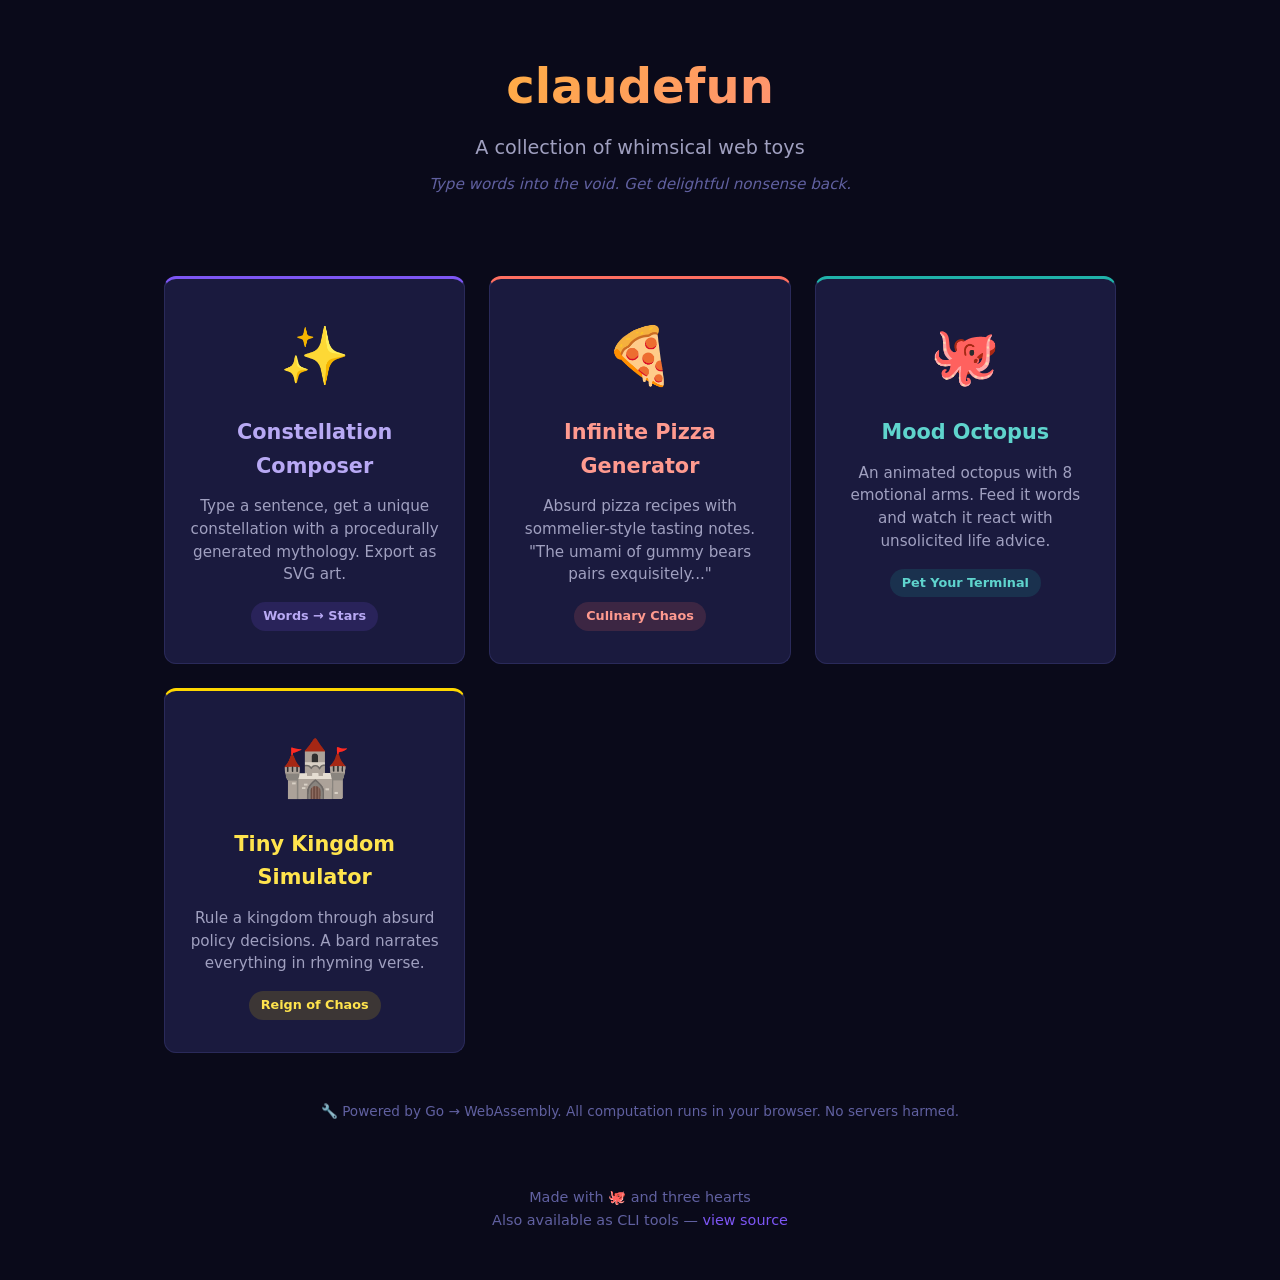
==== web/index.html @ c66ae897 "Fix XSS vulnerabilities and security issues in web layer - Sanitize SVG innerHTML in constellation/a" ====
<!DOCTYPE html>
<html lang="en">
<head>
    <meta charset="UTF-8">
    <meta name="viewport" content="width=device-width, initial-scale=1.0">
    <meta http-equiv="Content-Security-Policy" content="default-src 'self'; script-src 'self' 'unsafe-inline' 'wasm-unsafe-eval'; style-src 'self' 'unsafe-inline'; img-src 'self' data:;">
    <title>🎨 Claudefun — Whimsical Web Toys</title>
    <link rel="stylesheet" href="style.css">
    <style>
        .hero {
            text-align: center;
            padding: 3rem 1.5rem;
            margin-bottom: 2rem;
        }

        .hero h1 {
            font-size: 3rem;
            margin-bottom: 0.5rem;
            background: linear-gradient(135deg, #ffd700, #ff69b4, #7d56f4, #20b2aa);
            -webkit-background-clip: text;
            -webkit-text-fill-color: transparent;
            background-clip: text;
            background-size: 300% 300%;
            animation: gradient-shift 6s ease infinite;
        }

        @keyframes gradient-shift {
            0%, 100% { background-position: 0% 50%; }
            50% { background-position: 100% 50%; }
        }

        .hero .subtitle {
            color: var(--text-secondary);
            font-size: 1.2rem;
            margin-bottom: 0.5rem;
        }

        .hero .tagline {
            color: var(--text-dim);
            font-size: 0.95rem;
            font-style: italic;
        }

        .projects {
            display: grid;
            grid-template-columns: repeat(auto-fit, minmax(280px, 1fr));
            gap: 1.5rem;
            max-width: 1000px;
            margin: 0 auto;
            padding: 0 1.5rem;
        }

        .project-card {
            background: var(--bg-card);
            border: 1px solid var(--border-subtle);
            border-radius: var(--radius);
            padding: 2rem 1.5rem;
            text-align: center;
            transition: all 0.3s ease;
            cursor: pointer;
            text-decoration: none;
            color: inherit;
            display: block;
        }

        .project-card:hover {
            transform: translateY(-6px);
            border-color: var(--accent-purple);
            box-shadow: 0 12px 40px rgba(125, 86, 244, 0.2);
            text-decoration: none;
        }

        .project-card .icon {
            font-size: 3.5rem;
            margin-bottom: 1rem;
            display: block;
        }

        .project-card h2 {
            font-size: 1.3rem;
            margin-bottom: 0.75rem;
        }

        .project-card p {
            color: var(--text-secondary);
            font-size: 0.95rem;
            line-height: 1.5;
        }

        .project-card .tag {
            display: inline-block;
            margin-top: 1rem;
            padding: 0.25rem 0.75rem;
            border-radius: 99px;
            font-size: 0.8rem;
            font-weight: 600;
        }

        .card-constellation { border-top: 3px solid #7d56f4; }
        .card-constellation h2 { color: #b8a9f4; }
        .card-constellation .tag { background: rgba(125, 86, 244, 0.15); color: #b8a9f4; }

        .card-pizza { border-top: 3px solid #ff6f61; }
        .card-pizza h2 { color: #ff9a8f; }
        .card-pizza .tag { background: rgba(255, 111, 97, 0.15); color: #ff9a8f; }

        .card-octopus { border-top: 3px solid #20b2aa; }
        .card-octopus h2 { color: #5fd4cd; }
        .card-octopus .tag { background: rgba(32, 178, 170, 0.15); color: #5fd4cd; }

        .card-kingdom { border-top: 3px solid #ffd700; }
        .card-kingdom h2 { color: #ffe44d; }
        .card-kingdom .tag { background: rgba(255, 215, 0, 0.15); color: #ffe44d; }

        .footer {
            text-align: center;
            padding: 3rem 1.5rem;
            color: var(--text-dim);
            font-size: 0.9rem;
        }

        .footer a { color: var(--accent-purple); }

        .tech-note {
            text-align: center;
            padding: 1rem;
            color: var(--text-dim);
            font-size: 0.85rem;
            margin-top: 2rem;
        }
    </style>
</head>
<body>
    <div class="hero">
        <h1>claudefun</h1>
        <p class="subtitle">A collection of whimsical web toys</p>
        <p class="tagline">Type words into the void. Get delightful nonsense back.</p>
    </div>

    <div class="projects">
        <a href="constellation/" class="project-card card-constellation">
            <span class="icon">✨</span>
            <h2>Constellation Composer</h2>
            <p>Type a sentence, get a unique constellation with a procedurally generated mythology. Export as SVG art.</p>
            <span class="tag">Words → Stars</span>
        </a>

        <a href="pizza/" class="project-card card-pizza">
            <span class="icon">🍕</span>
            <h2>Infinite Pizza Generator</h2>
            <p>Absurd pizza recipes with sommelier-style tasting notes. "The umami of gummy bears pairs exquisitely..."</p>
            <span class="tag">Culinary Chaos</span>
        </a>

        <a href="octopus/" class="project-card card-octopus">
            <span class="icon">🐙</span>
            <h2>Mood Octopus</h2>
            <p>An animated octopus with 8 emotional arms. Feed it words and watch it react with unsolicited life advice.</p>
            <span class="tag">Pet Your Terminal</span>
        </a>

        <a href="kingdom/" class="project-card card-kingdom">
            <span class="icon">🏰</span>
            <h2>Tiny Kingdom Simulator</h2>
            <p>Rule a kingdom through absurd policy decisions. A bard narrates everything in rhyming verse.</p>
            <span class="tag">Reign of Chaos</span>
        </a>
    </div>

    <p class="tech-note">
        🔧 Powered by Go → WebAssembly. All computation runs in your browser. No servers harmed.
    </p>

    <div class="footer">
        <p>Made with 🐙 and three hearts</p>
        <p>Also available as CLI tools — <a href="https://github.com/ssmith/claudefun">view source</a></p>
    </div>
</body>
</html>
---- web/style.css ----
/* Claudefun Web — Shared Styles */
/* Dark playful theme with whimsical vibes */

:root {
  --bg-primary: #0a0a1a;
  --bg-secondary: #12122a;
  --bg-card: #1a1a3e;
  --text-primary: #e8e8f0;
  --text-secondary: #a0a0c0;
  --text-dim: #6060a0;
  --accent-gold: #ffd700;
  --accent-purple: #7d56f4;
  --accent-pink: #ff69b4;
  --accent-teal: #20b2aa;
  --accent-coral: #ff6f61;
  --border-subtle: #2a2a5a;
  --font-main: 'Segoe UI', system-ui, -apple-system, sans-serif;
  --font-mono: 'SF Mono', 'Fira Code', 'Cascadia Code', monospace;
  --radius: 12px;
  --shadow: 0 4px 24px rgba(0, 0, 0, 0.4);
}

* { box-sizing: border-box; margin: 0; padding: 0; }

body {
  font-family: var(--font-main);
  background: var(--bg-primary);
  color: var(--text-primary);
  min-height: 100vh;
  line-height: 1.6;
}

a { color: var(--accent-purple); text-decoration: none; }
a:hover { color: var(--accent-pink); text-decoration: underline; }

/* Layout */
.container {
  max-width: 900px;
  margin: 0 auto;
  padding: 2rem 1.5rem;
}

/* Header */
.page-header {
  text-align: center;
  margin-bottom: 2rem;
  padding: 2rem;
  background: var(--bg-secondary);
  border-radius: var(--radius);
  border: 1px solid var(--border-subtle);
}

.page-header h1 {
  font-size: 2rem;
  margin-bottom: 0.5rem;
  background: linear-gradient(135deg, var(--accent-gold), var(--accent-pink));
  -webkit-background-clip: text;
  -webkit-text-fill-color: transparent;
  background-clip: text;
}

.page-header p {
  color: var(--text-secondary);
  font-size: 1.1rem;
}

/* Cards */
.card {
  background: var(--bg-card);
  border: 1px solid var(--border-subtle);
  border-radius: var(--radius);
  padding: 1.5rem;
  margin-bottom: 1.5rem;
  box-shadow: var(--shadow);
}

.card h2 {
  color: var(--accent-gold);
  margin-bottom: 0.75rem;
  font-size: 1.3rem;
}

.card h3 {
  color: var(--accent-teal);
  margin-bottom: 0.5rem;
  font-size: 1.1rem;
  text-transform: uppercase;
  letter-spacing: 0.05em;
}

/* Buttons */
.btn {
  display: inline-block;
  padding: 0.75rem 1.5rem;
  border: none;
  border-radius: 8px;
  font-size: 1rem;
  font-weight: 600;
  cursor: pointer;
  transition: all 0.2s ease;
  font-family: var(--font-main);
}

.btn-primary {
  background: linear-gradient(135deg, var(--accent-purple), var(--accent-pink));
  color: white;
}

.btn-primary:hover {
  transform: translateY(-2px);
  box-shadow: 0 6px 20px rgba(125, 86, 244, 0.4);
}

.btn-secondary {
  background: var(--bg-secondary);
  color: var(--text-primary);
  border: 1px solid var(--border-subtle);
}

.btn-secondary:hover {
  border-color: var(--accent-purple);
}

/* Inputs */
.text-input {
  width: 100%;
  padding: 0.75rem 1rem;
  background: var(--bg-secondary);
  border: 1px solid var(--border-subtle);
  border-radius: 8px;
  color: var(--text-primary);
  font-size: 1rem;
  font-family: var(--font-main);
  transition: border-color 0.2s;
}

.text-input:focus {
  outline: none;
  border-color: var(--accent-purple);
  box-shadow: 0 0 0 3px rgba(125, 86, 244, 0.2);
}

.text-input::placeholder {
  color: var(--text-dim);
}

/* Dividers */
.divider {
  border: none;
  border-top: 1px solid var(--border-subtle);
  margin: 1.5rem 0;
}

/* Blockquotes */
blockquote {
  border-left: 3px solid var(--accent-purple);
  padding: 1rem 1.25rem;
  margin: 1rem 0;
  background: rgba(125, 86, 244, 0.05);
  border-radius: 0 8px 8px 0;
  font-style: italic;
  color: var(--text-secondary);
}

/* Labels */
.label {
  display: inline-block;
  padding: 0.2rem 0.6rem;
  border-radius: 4px;
  font-size: 0.85rem;
  font-weight: 600;
  text-transform: uppercase;
  letter-spacing: 0.05em;
}

.label-gold { background: rgba(255, 215, 0, 0.15); color: var(--accent-gold); }
.label-teal { background: rgba(32, 178, 170, 0.15); color: var(--accent-teal); }
.label-pink { background: rgba(255, 105, 180, 0.15); color: var(--accent-pink); }
.label-coral { background: rgba(255, 111, 97, 0.15); color: var(--accent-coral); }

/* Loading */
.loading {
  text-align: center;
  padding: 2rem;
  color: var(--text-dim);
}

.loading::after {
  content: '';
  display: inline-block;
  width: 1.5rem;
  height: 1.5rem;
  border: 2px solid var(--border-subtle);
  border-top-color: var(--accent-purple);
  border-radius: 50%;
  animation: spin 0.8s linear infinite;
  margin-left: 0.5rem;
  vertical-align: middle;
}

@keyframes spin {
  to { transform: rotate(360deg); }
}

/* Nav */
.nav {
  display: flex;
  justify-content: center;
  gap: 1rem;
  padding: 1rem 0;
  margin-bottom: 1rem;
  flex-wrap: wrap;
}

.nav a {
  padding: 0.5rem 1rem;
  border-radius: 8px;
  background: var(--bg-secondary);
  border: 1px solid var(--border-subtle);
  color: var(--text-primary);
  font-weight: 500;
  transition: all 0.2s;
}

.nav a:hover, .nav a.active {
  border-color: var(--accent-purple);
  text-decoration: none;
  background: rgba(125, 86, 244, 0.1);
}

/* Responsive */
@media (max-width: 600px) {
  .container { padding: 1rem; }
  .page-header h1 { font-size: 1.5rem; }
}
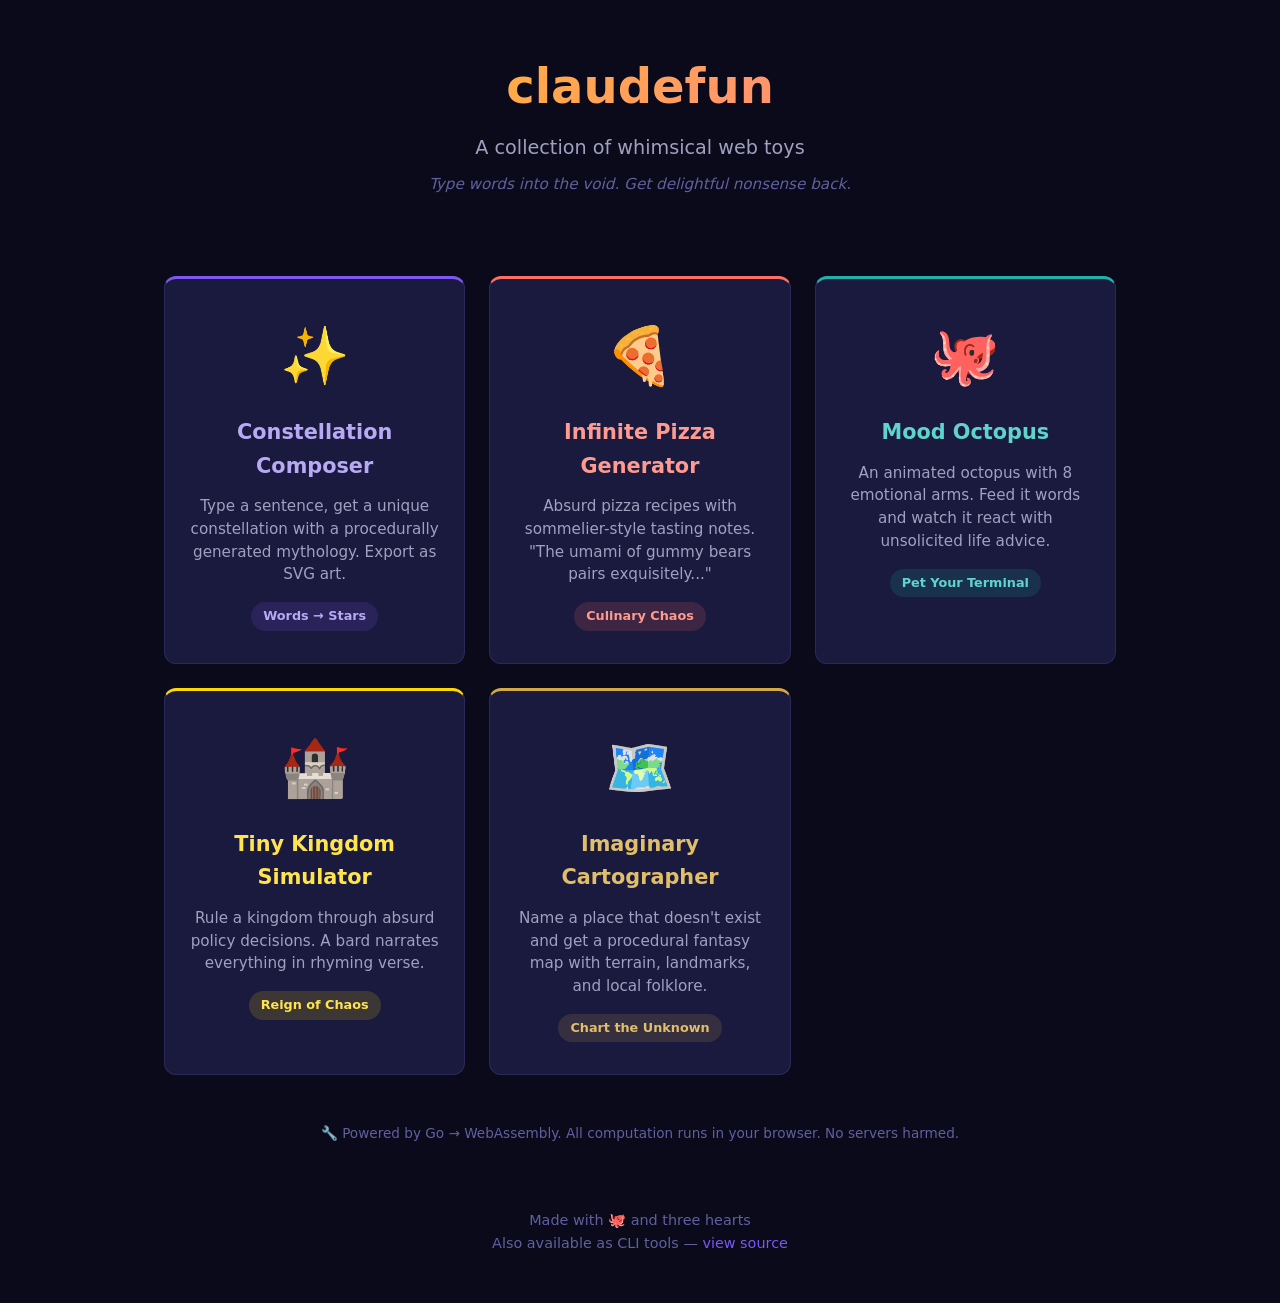
==== commit 2ad6082b: "Add Imaginary Cartographer web app WASM wrapper + HTML/CSS/JS page for the cartographer. SVG map pre" ====
--- a/web/index.html
+++ b/web/index.html
@@ -112,6 +112,10 @@
         .card-kingdom h2 { color: #ffe44d; }
         .card-kingdom .tag { background: rgba(255, 215, 0, 0.15); color: #ffe44d; }
 
+        .card-cartographer { border-top: 3px solid #d4a843; }
+        .card-cartographer h2 { color: #e0be6a; }
+        .card-cartographer .tag { background: rgba(212, 168, 67, 0.15); color: #e0be6a; }
+
         .footer {
             text-align: center;
             padding: 3rem 1.5rem;
@@ -165,6 +169,13 @@
             <p>Rule a kingdom through absurd policy decisions. A bard narrates everything in rhyming verse.</p>
             <span class="tag">Reign of Chaos</span>
         </a>
+
+        <a href="cartographer/" class="project-card card-cartographer">
+            <span class="icon">🗺️</span>
+            <h2>Imaginary Cartographer</h2>
+            <p>Name a place that doesn't exist and get a procedural fantasy map with terrain, landmarks, and local folklore.</p>
+            <span class="tag">Chart the Unknown</span>
+        </a>
     </div>
 
     <p class="tech-note">
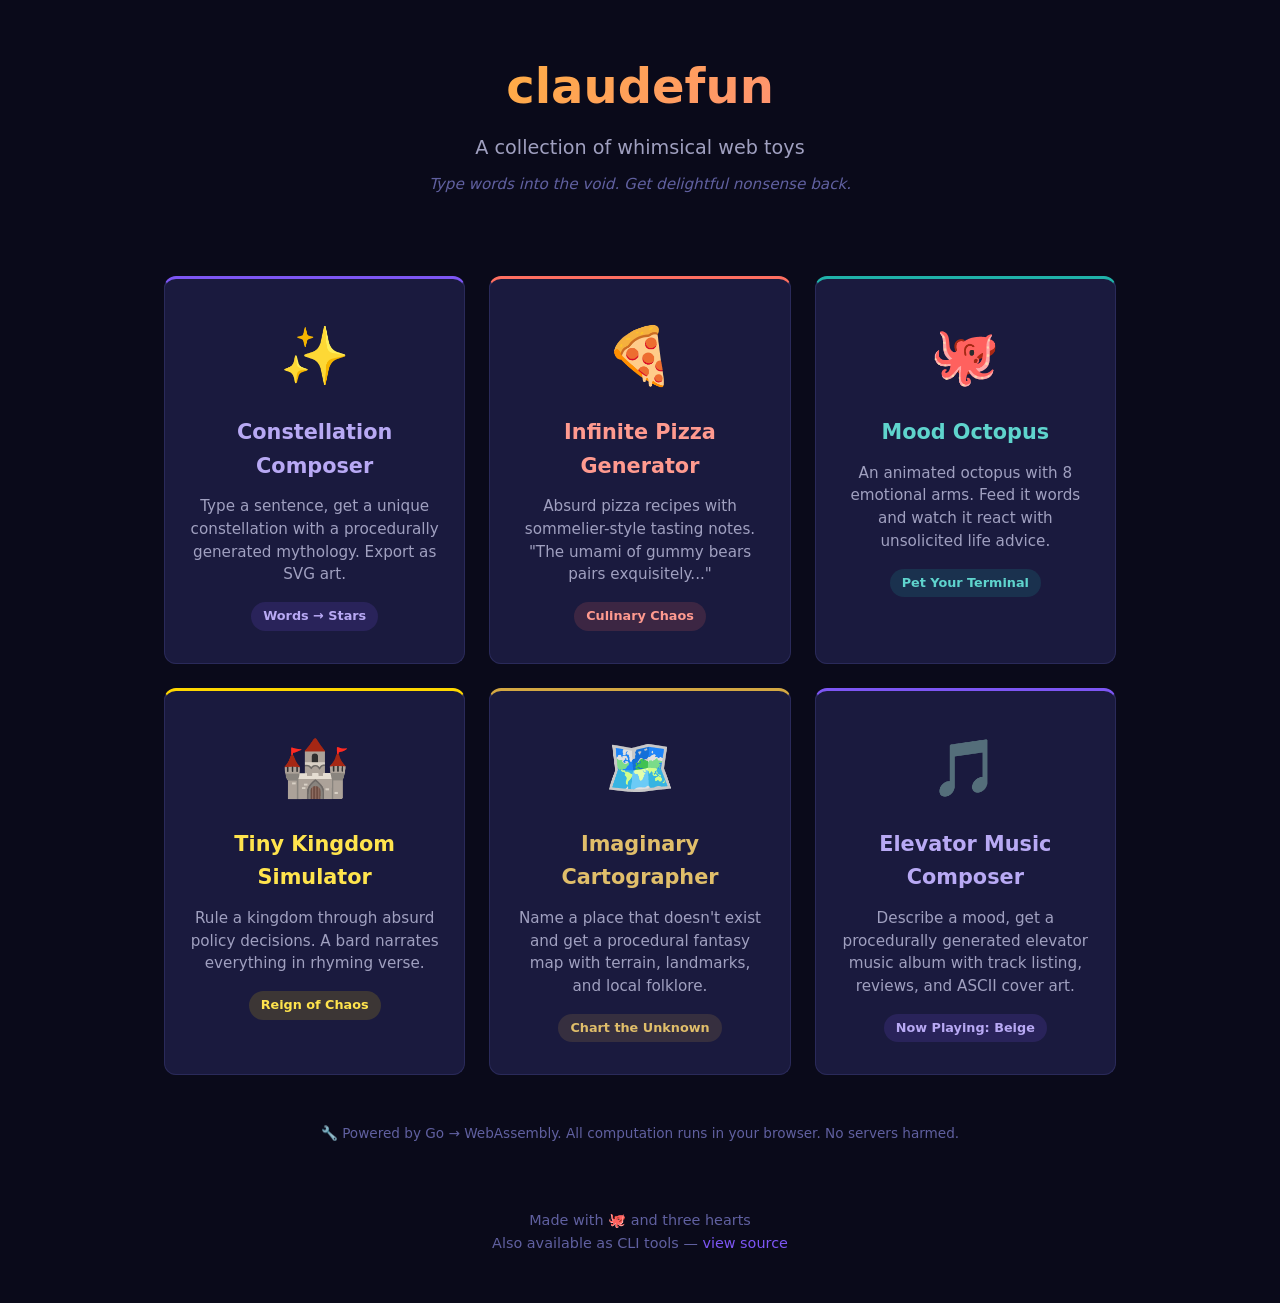
==== commit 5c64971a: "Add Elevator Music Composer — procedural elevator music albums Describe a mood, get a full elevator " ====
--- a/web/index.html
+++ b/web/index.html
@@ -116,6 +116,10 @@
         .card-cartographer h2 { color: #e0be6a; }
         .card-cartographer .tag { background: rgba(212, 168, 67, 0.15); color: #e0be6a; }
 
+        .card-elevator { border-top: 3px solid #7d56f4; }
+        .card-elevator h2 { color: #b8a9f4; }
+        .card-elevator .tag { background: rgba(125, 86, 244, 0.15); color: #b8a9f4; }
+
         .footer {
             text-align: center;
             padding: 3rem 1.5rem;
@@ -176,6 +180,13 @@
             <p>Name a place that doesn't exist and get a procedural fantasy map with terrain, landmarks, and local folklore.</p>
             <span class="tag">Chart the Unknown</span>
         </a>
+
+        <a href="elevator/" class="project-card card-elevator">
+            <span class="icon">🎵</span>
+            <h2>Elevator Music Composer</h2>
+            <p>Describe a mood, get a procedurally generated elevator music album with track listing, reviews, and ASCII cover art.</p>
+            <span class="tag">Now Playing: Beige</span>
+        </a>
     </div>
 
     <p class="tech-note">
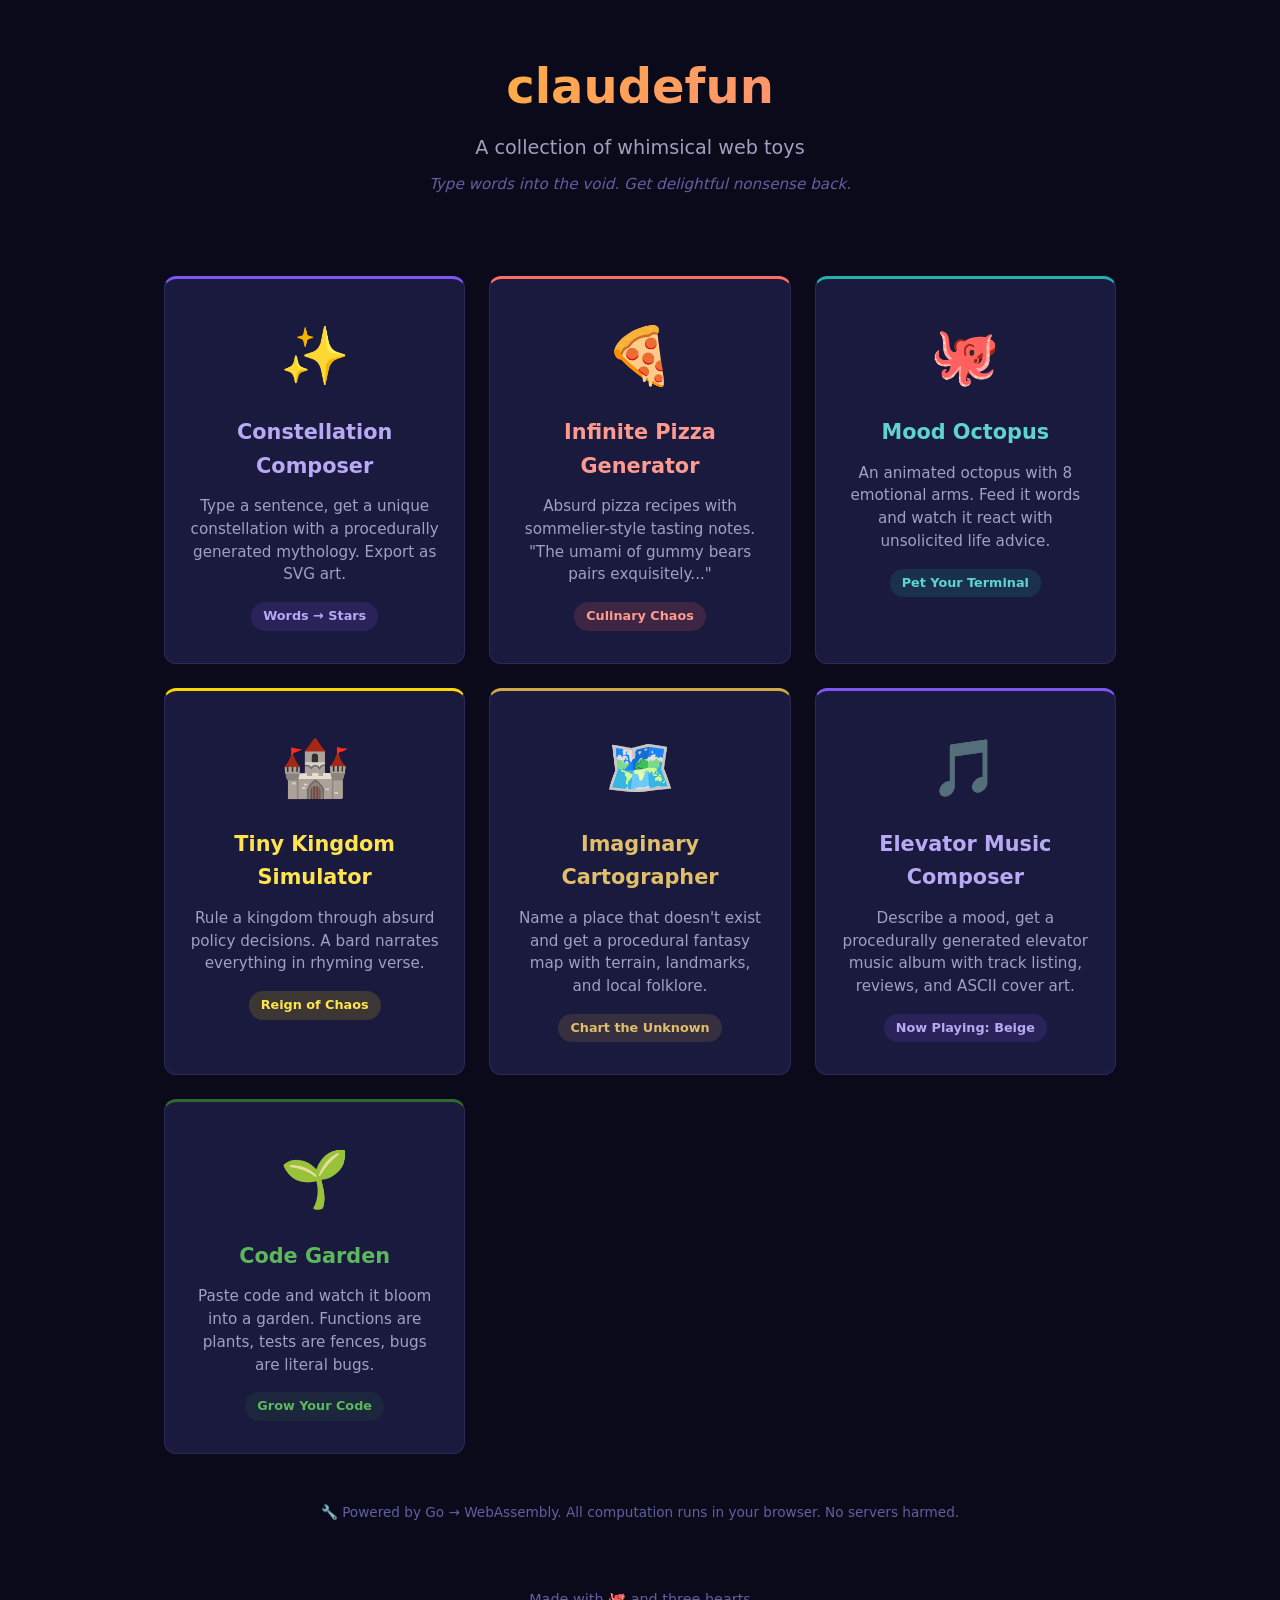
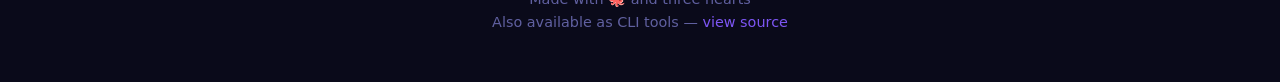
==== commit db0cd1a2: "Add Code Garden — visualize codebases as gardens Point it at a codebase, get a charming ASCII garden" ====
--- a/web/index.html
+++ b/web/index.html
@@ -120,6 +120,10 @@
         .card-elevator h2 { color: #b8a9f4; }
         .card-elevator .tag { background: rgba(125, 86, 244, 0.15); color: #b8a9f4; }
 
+        .card-garden { border-top: 3px solid #2d6a2f; }
+        .card-garden h2 { color: #5cb85c; }
+        .card-garden .tag { background: rgba(45, 106, 47, 0.15); color: #5cb85c; }
+
         .footer {
             text-align: center;
             padding: 3rem 1.5rem;
@@ -187,6 +191,13 @@
             <p>Describe a mood, get a procedurally generated elevator music album with track listing, reviews, and ASCII cover art.</p>
             <span class="tag">Now Playing: Beige</span>
         </a>
+
+        <a href="garden/" class="project-card card-garden">
+            <span class="icon">🌱</span>
+            <h2>Code Garden</h2>
+            <p>Paste code and watch it bloom into a garden. Functions are plants, tests are fences, bugs are literal bugs.</p>
+            <span class="tag">Grow Your Code</span>
+        </a>
     </div>
 
     <p class="tech-note">
